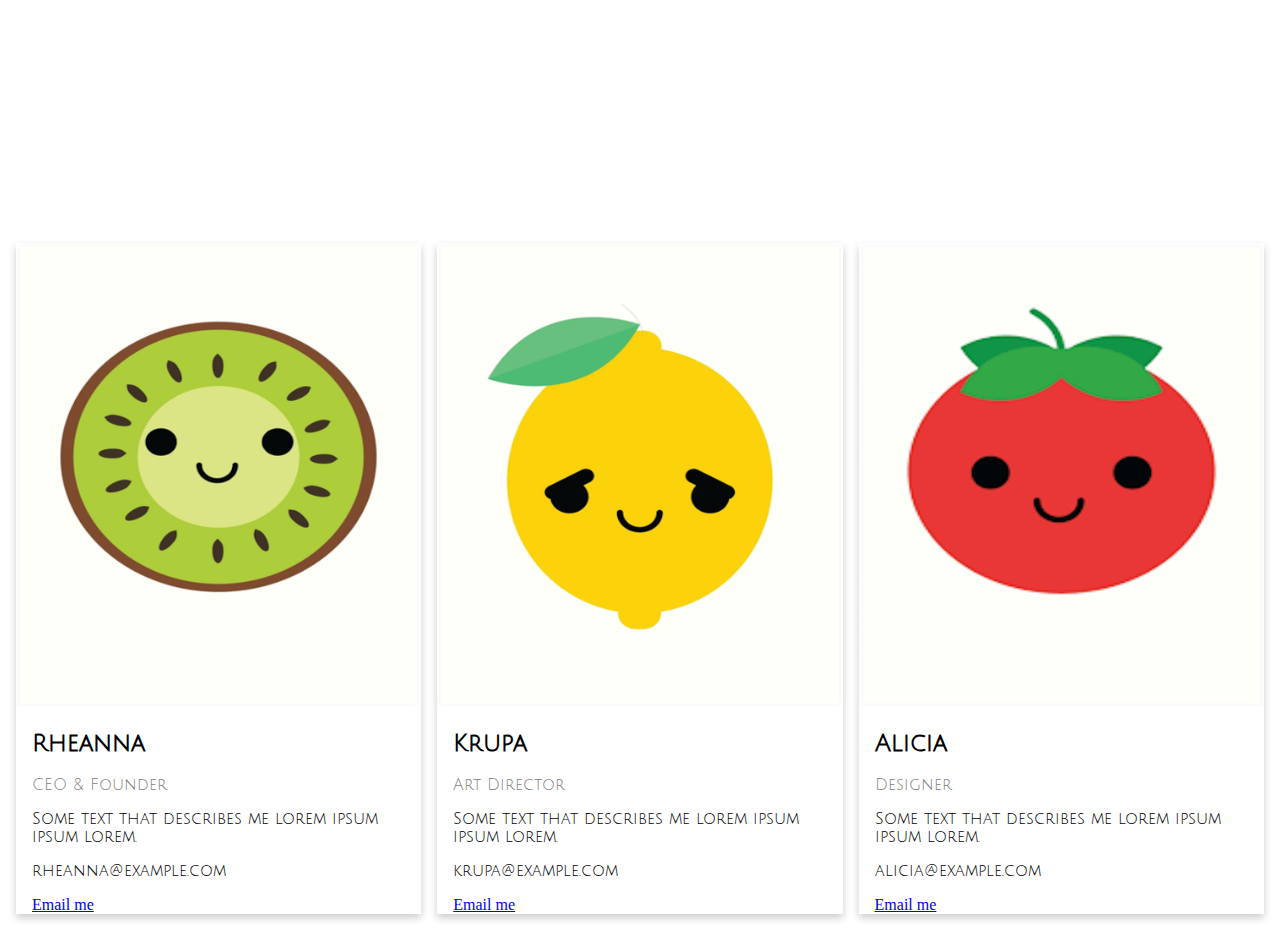
==== about-us.html @ 3e3e4f58 "about us" ====
<!DOCTYPE html>
<html>
<head>
  <title>About Us</title>
  <link href="https://fonts.googleapis.com/css?family=Bad+Script|Julius+Sans+One" rel="stylesheet">
  <link rel="stylesheet" type="text/css" href="css/about-us.css">
</head>
<body>
  <h1>About Us</h3>

  <div class="row">
    <div class="column">
      <div class="card">
        <img src="images/kiwi.png" alt="Rheanna" style="width:100%">
        <div class="container">
          <h2>Rheanna</h2>
          <p class="title">CEO &amp; Founder</p>
          <p>Some text that describes me lorem ipsum ipsum lorem.</p>
          <p>rheanna@example.com</p>
          <a href="mailto:rheanna@example.com?Subject=Hello" target="_top">Email me</a>
        </div>
      </div>
    </div>

    <div class="column">
      <div class="card">
        <img src="images/lemon.png" alt="Krupa" style="width:100%">
        <div class="container">
          <h2>Krupa</h2>
          <p class="title">Art Director</p>
          <p>Some text that describes me lorem ipsum ipsum lorem.</p>
          <p>krupa@example.com</p>
          <a href="mailto:krupa@example.com?Subject=Hello" target="_top">Email me</a>
        </div>
      </div>
    </div>

    <div class="column">
      <div class="card">
        <img src="images/tomato.png" alt="Alicia" style="width:100%">
        <div class="container">
          <h2>Alicia</h2>
          <p class="title">Designer</p>
          <p>Some text that describes me lorem ipsum ipsum lorem.</p>
          <p>alicia@example.com</p>
          <a href="mailto:alicia@example.com?Subject=Hello" target="_top">Email me</a>
        </div>
      </div>
    </div>
  </div>

</body>
</html>
---- css/about-us.css ----
body{
  background: url("https://png.pngtree.com/58pic/28/91/16/63t58PIC9hcezmhe9Ft61_PIC2018.jpg");
  background-size: cover;
  background-position: center;
}

h1{
  font-size: 100px;
  font-family: 'Julius Sans One', sans-serif;
  text-align: center;
  color: white;
}

p, h2{
  font-family: 'Julius Sans One', sans-serif;
}

html {
  box-sizing: border-box;
}

*, *:before, *:after {
  box-sizing: inherit;
}

/* Three columns side by side */
.column {
  float: left;
  width: 33.33%;
  margin-bottom: 16px;
  padding: 0 8px;

}

/* Display the columns below each other instead of side by side on small screens */
@media screen and (max-width: 650px) {
  .column {
    width: 100%;
    display: block;
  }
}

/* Add some shadows to create a card effect */
.card {
  box-shadow: 0 4px 8px 0 rgba(0, 0, 0, 0.2);
}

/* Some left and right padding inside the container */
.container {
  padding: 0 16px;
  background: white;
}

/* Clear floats */
.container::after, .row::after {
  content: "";
  clear: both;
  display: table;
}

.title {
  color: grey;
}

.button {
  border: none;
  outline: 0;
  display: inline-block;
  padding: 8px;
  color: white;
  background-color: #000;
  text-align: center;
  cursor: pointer;
  width: 100%;
}

.button:hover {
  background-color: #555;
}
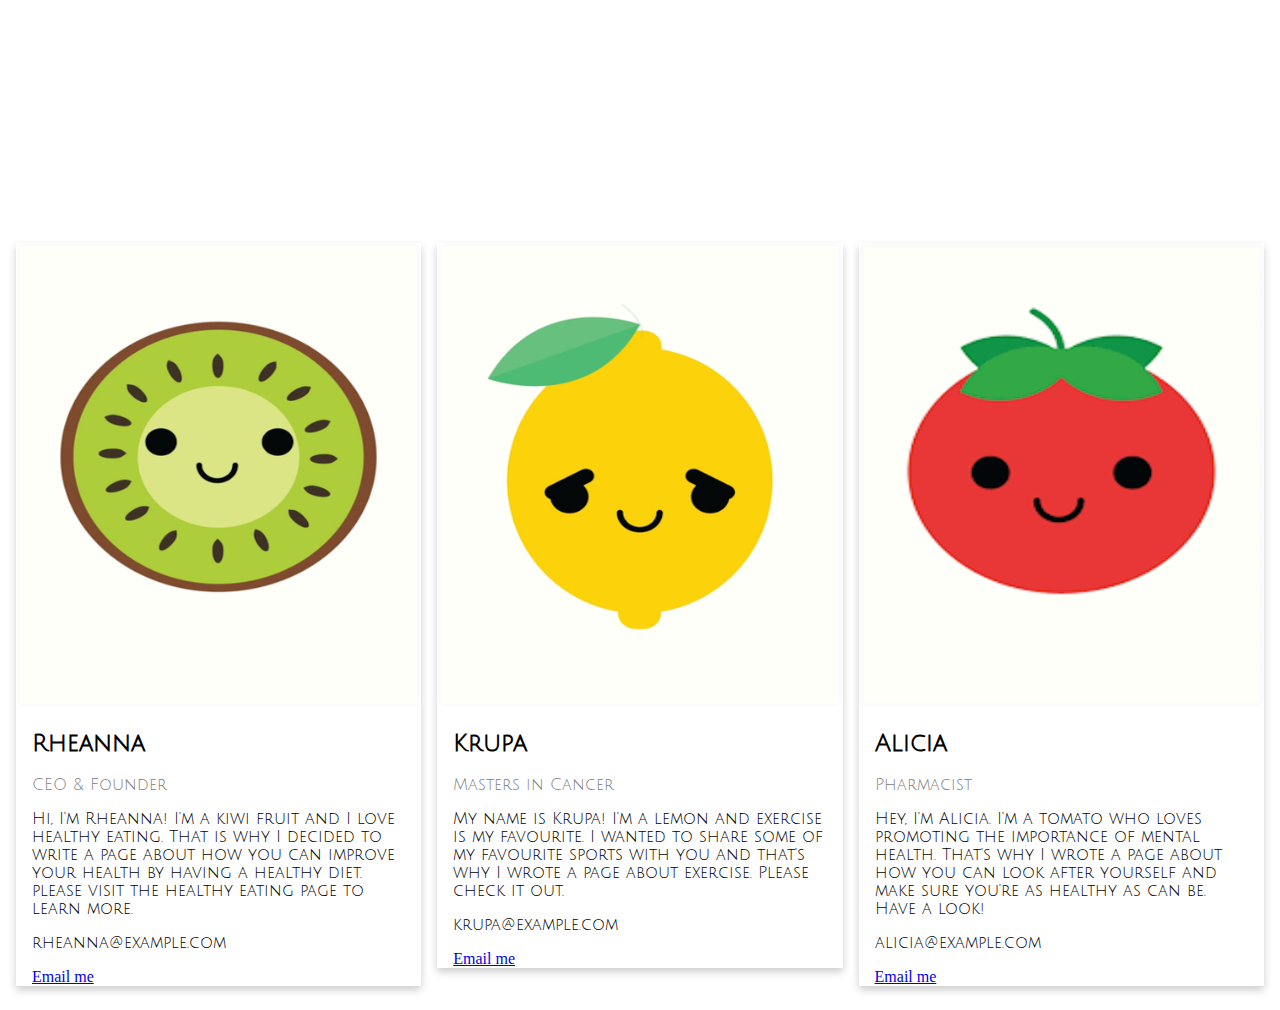
==== commit 85bf8347: "WIP" ====
--- a/about-us.html
+++ b/about-us.html
@@ -15,7 +15,7 @@
         <div class="container">
           <h2>Rheanna</h2>
           <p class="title">CEO &amp; Founder</p>
-          <p>Some text that describes me lorem ipsum ipsum lorem.</p>
+          <p>Hi, I'm Rheanna! I'm a kiwi fruit and I love healthy eating. That is why I decided to write a page about how you can improve your health by having a healthy diet. please visit the healthy eating page to learn more.</p>
           <p>rheanna@example.com</p>
           <a href="mailto:rheanna@example.com?Subject=Hello" target="_top">Email me</a>
         </div>
@@ -27,8 +27,8 @@
         <img src="images/lemon.png" alt="Krupa" style="width:100%">
         <div class="container">
           <h2>Krupa</h2>
-          <p class="title">Art Director</p>
-          <p>Some text that describes me lorem ipsum ipsum lorem.</p>
+          <p class="title">Masters in Cancer</p>
+          <p>My name is Krupa! I'm a lemon and exercise is my favourite. I wanted to share some of my favourite sports with you and that's why I wrote a page about exercise. Please check it out.</p>
           <p>krupa@example.com</p>
           <a href="mailto:krupa@example.com?Subject=Hello" target="_top">Email me</a>
         </div>
@@ -40,8 +40,8 @@
         <img src="images/tomato.png" alt="Alicia" style="width:100%">
         <div class="container">
           <h2>Alicia</h2>
-          <p class="title">Designer</p>
-          <p>Some text that describes me lorem ipsum ipsum lorem.</p>
+          <p class="title">Pharmacist</p>
+          <p>Hey, I'm Alicia. I'm a tomato who loves promoting the importance of mental health. That's why I wrote a page about how you can look after yourself and make sure you're as healthy as can be. Have a look!</p>
           <p>alicia@example.com</p>
           <a href="mailto:alicia@example.com?Subject=Hello" target="_top">Email me</a>
         </div>
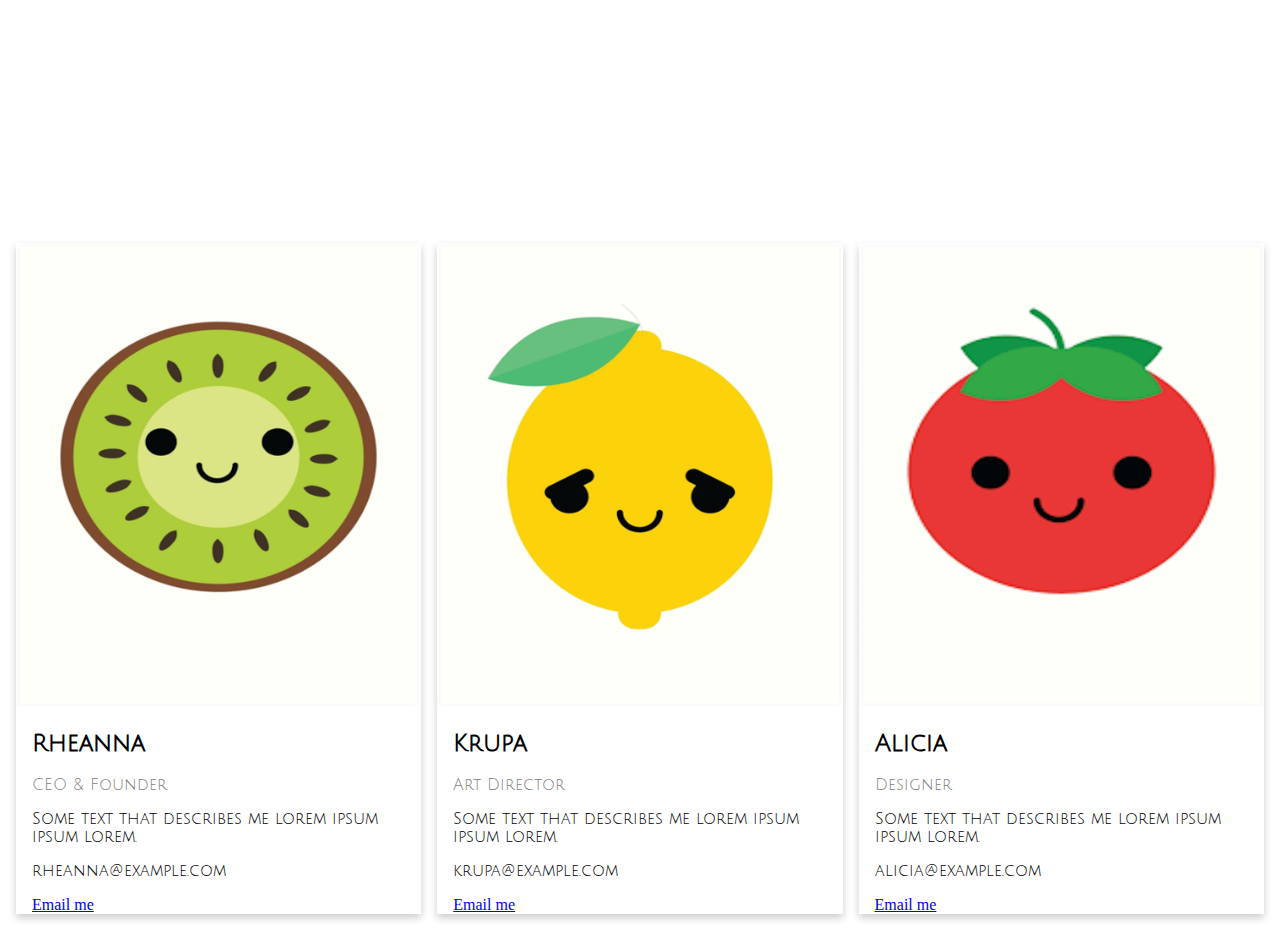
==== commit 8d7fbb67: "Merge pull request #11 from acmerlino1/master" ====
--- a/about-us.html
+++ b/about-us.html
@@ -15,7 +15,7 @@
         <div class="container">
           <h2>Rheanna</h2>
           <p class="title">CEO &amp; Founder</p>
-          <p>Hi, I'm Rheanna! I'm a kiwi fruit and I love healthy eating. That is why I decided to write a page about how you can improve your health by having a healthy diet. please visit the healthy eating page to learn more.</p>
+          <p>Some text that describes me lorem ipsum ipsum lorem.</p>
           <p>rheanna@example.com</p>
           <a href="mailto:rheanna@example.com?Subject=Hello" target="_top">Email me</a>
         </div>
@@ -27,8 +27,8 @@
         <img src="images/lemon.png" alt="Krupa" style="width:100%">
         <div class="container">
           <h2>Krupa</h2>
-          <p class="title">Masters in Cancer</p>
-          <p>My name is Krupa! I'm a lemon and exercise is my favourite. I wanted to share some of my favourite sports with you and that's why I wrote a page about exercise. Please check it out.</p>
+          <p class="title">Art Director</p>
+          <p>Some text that describes me lorem ipsum ipsum lorem.</p>
           <p>krupa@example.com</p>
           <a href="mailto:krupa@example.com?Subject=Hello" target="_top">Email me</a>
         </div>
@@ -40,8 +40,8 @@
         <img src="images/tomato.png" alt="Alicia" style="width:100%">
         <div class="container">
           <h2>Alicia</h2>
-          <p class="title">Pharmacist</p>
-          <p>Hey, I'm Alicia. I'm a tomato who loves promoting the importance of mental health. That's why I wrote a page about how you can look after yourself and make sure you're as healthy as can be. Have a look!</p>
+          <p class="title">Designer</p>
+          <p>Some text that describes me lorem ipsum ipsum lorem.</p>
           <p>alicia@example.com</p>
           <a href="mailto:alicia@example.com?Subject=Hello" target="_top">Email me</a>
         </div>
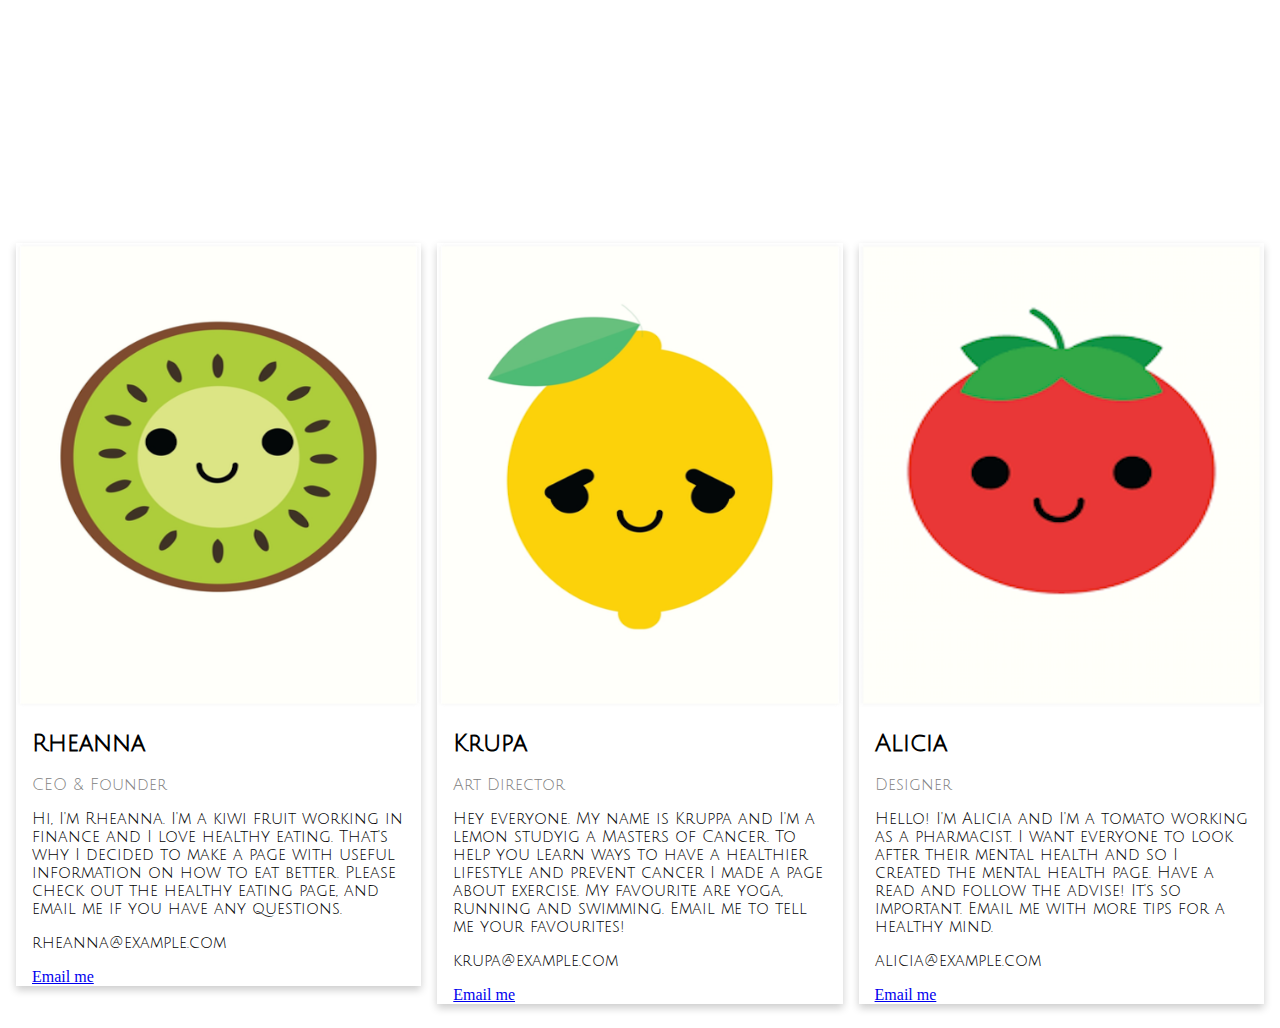
==== commit 0c75b9f3: "about us page" ====
--- a/about-us.html
+++ b/about-us.html
@@ -11,11 +11,11 @@
   <div class="row">
     <div class="column">
       <div class="card">
-        <img src="images/kiwi.png" alt="Rheanna" style="width:100%">
+        <img src="./kiwi.png" alt="Rheanna" style="width:100%">
         <div class="container">
           <h2>Rheanna</h2>
           <p class="title">CEO &amp; Founder</p>
-          <p>Some text that describes me lorem ipsum ipsum lorem.</p>
+          <p>Hi, I'm Rheanna. I'm a kiwi fruit working in finance and I love healthy eating. That's why I decided to make a page with useful information on how to eat better. Please check out the healthy eating page, and email me if you have any questions.</p>
           <p>rheanna@example.com</p>
           <a href="mailto:rheanna@example.com?Subject=Hello" target="_top">Email me</a>
         </div>
@@ -24,11 +24,11 @@
 
     <div class="column">
       <div class="card">
-        <img src="images/lemon.png" alt="Krupa" style="width:100%">
+        <img src="./lemon.png" alt="Krupa" style="width:100%">
         <div class="container">
           <h2>Krupa</h2>
           <p class="title">Art Director</p>
-          <p>Some text that describes me lorem ipsum ipsum lorem.</p>
+          <p>Hey everyone. My name is Kruppa and I'm a lemon studyig a Masters of Cancer. To help you learn ways to have a healthier lifestyle and prevent cancer I made a page about exercise. My favourite are yoga, running and swimming. Email me to tell me your favourites!</p>
           <p>krupa@example.com</p>
           <a href="mailto:krupa@example.com?Subject=Hello" target="_top">Email me</a>
         </div>
@@ -37,11 +37,11 @@
 
     <div class="column">
       <div class="card">
-        <img src="images/tomato.png" alt="Alicia" style="width:100%">
+        <img src="./tomato.png" alt="Alicia" style="width:100%">
         <div class="container">
           <h2>Alicia</h2>
           <p class="title">Designer</p>
-          <p>Some text that describes me lorem ipsum ipsum lorem.</p>
+          <p>Hello! I'm Alicia and I'm a tomato working as a pharmacist. I want everyone to look after their mental health and so I created the mental health page. Have a read and follow the advise! It's so important. Email me with more tips for a healthy mind.</p>
           <p>alicia@example.com</p>
           <a href="mailto:alicia@example.com?Subject=Hello" target="_top">Email me</a>
         </div>
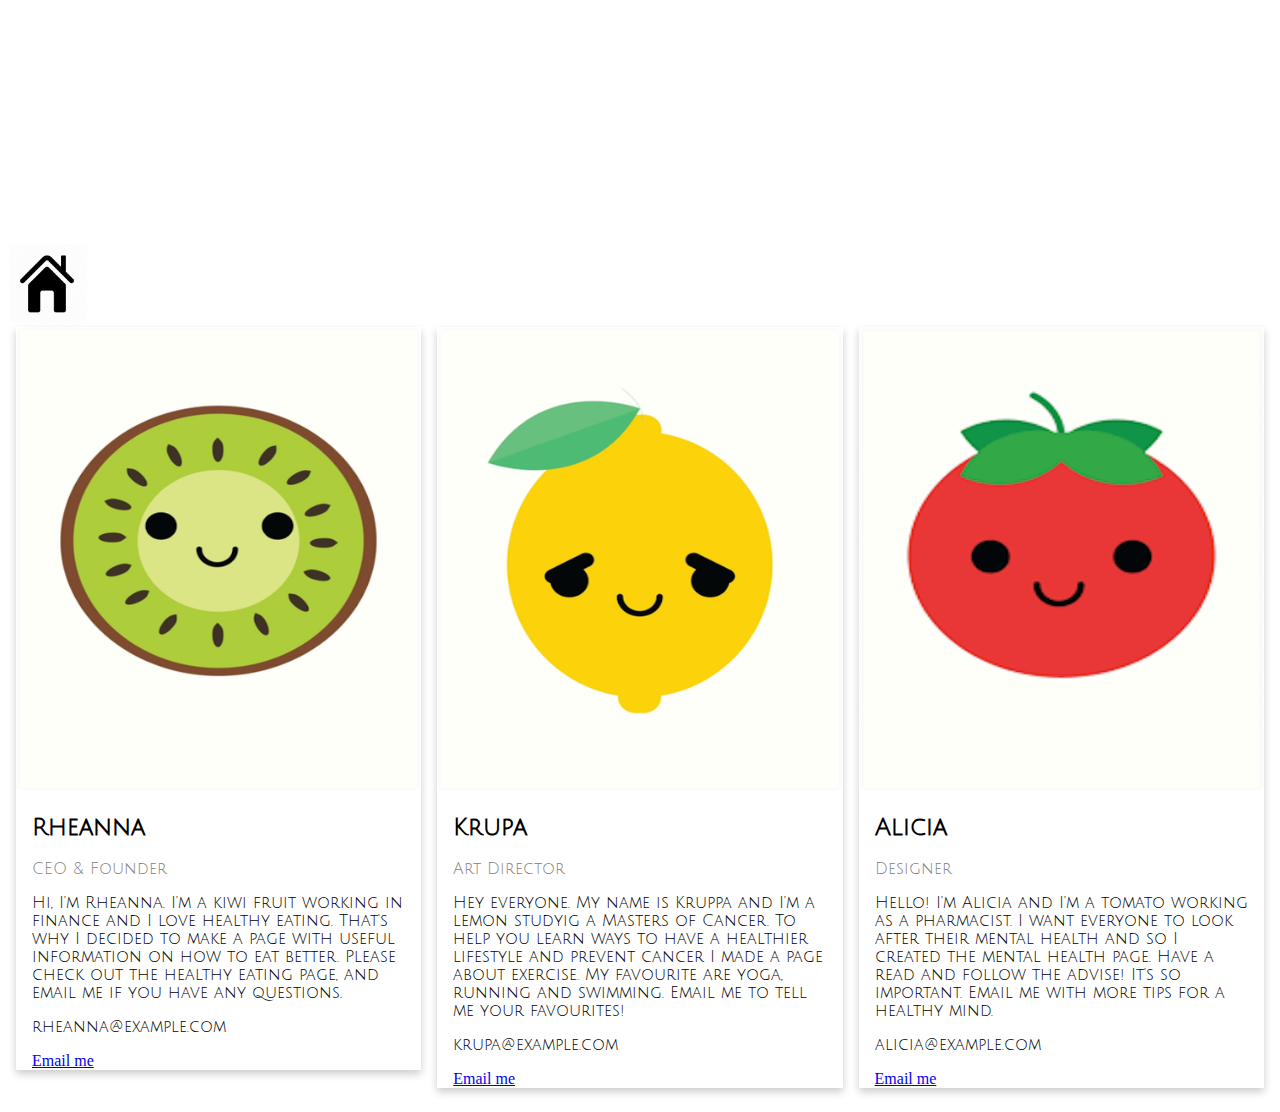
==== commit 3517f08f: "heading font" ====
--- a/about-us.html
+++ b/about-us.html
@@ -6,7 +6,11 @@
   <link rel="stylesheet" type="text/css" href="css/about-us.css">
 </head>
 <body>
-  <h1>About Us</h3>
+  <h1>About Us</h1>
+
+  <div class="buttons center">
+     <a href="./index.html"><img src="home.png" class="homebutton" height="80px" width="80px"></a>
+   </div>
 
   <div class="row">
     <div class="column">
